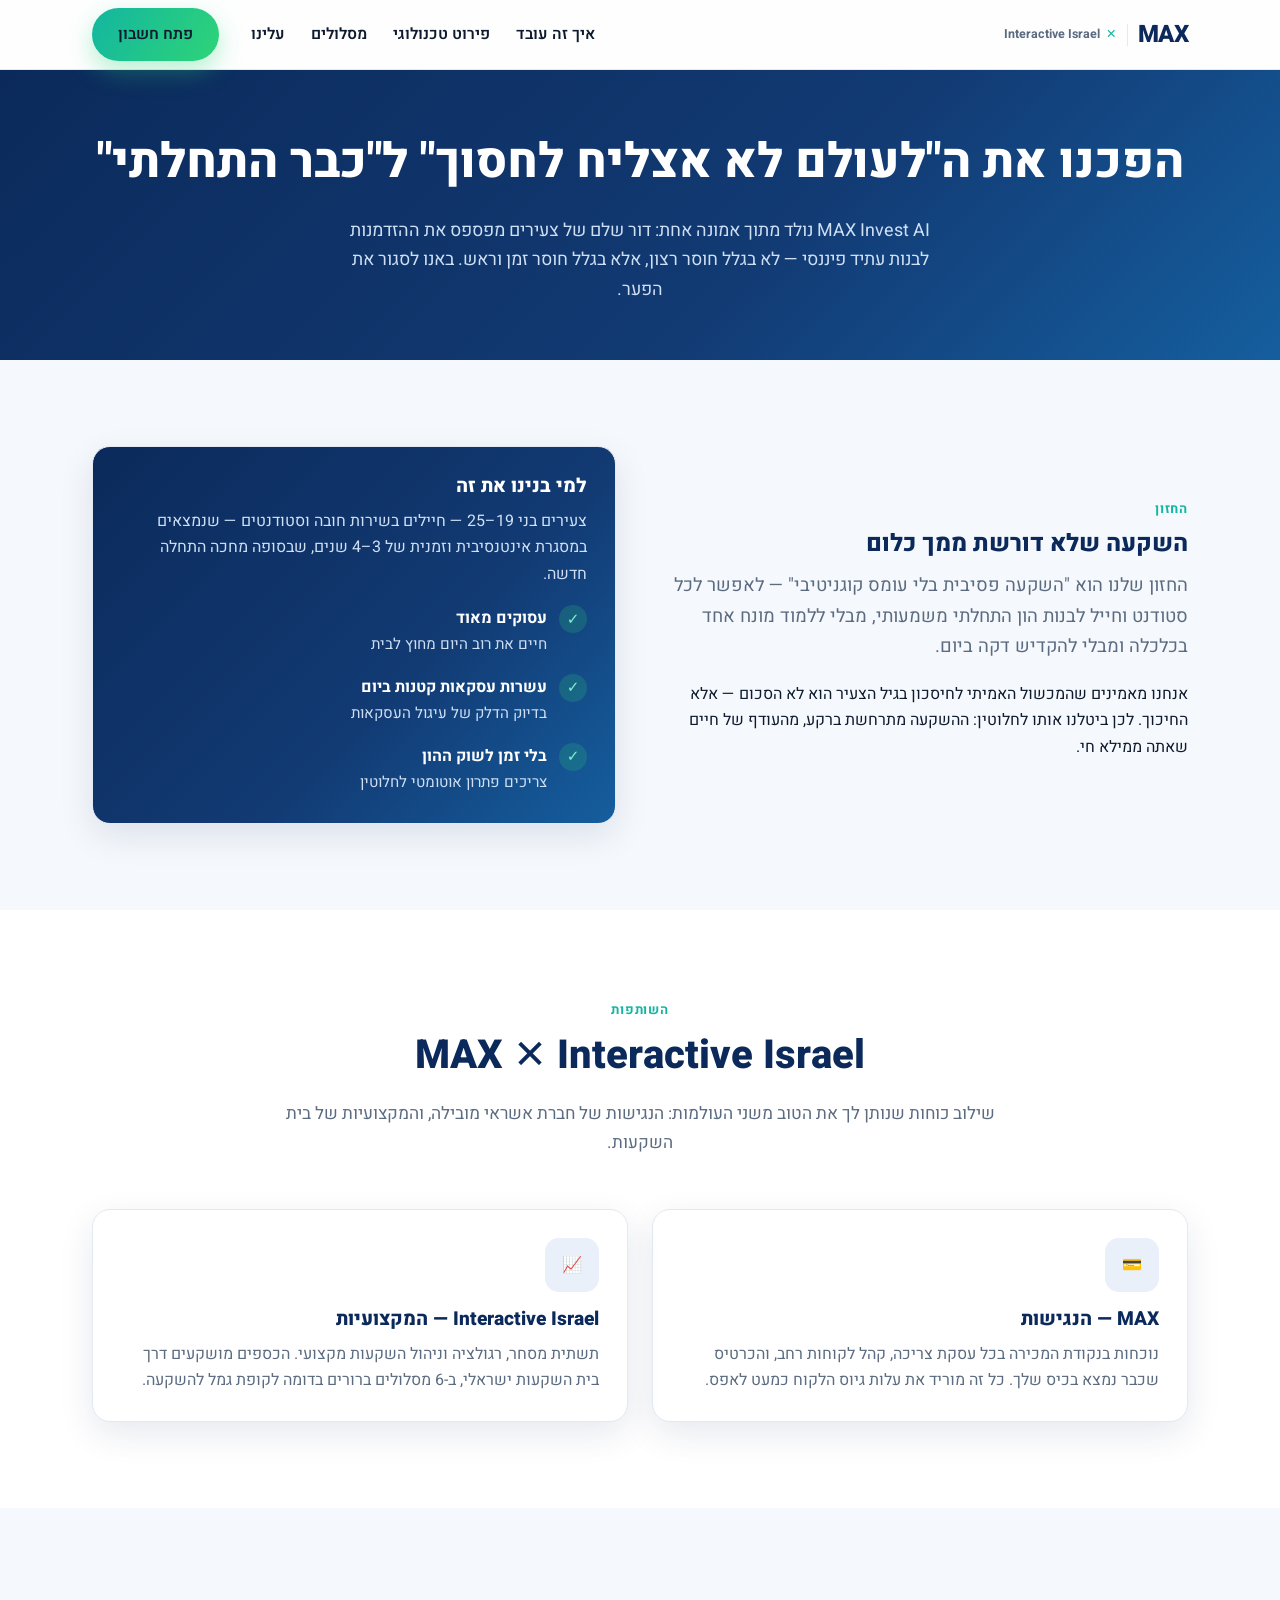
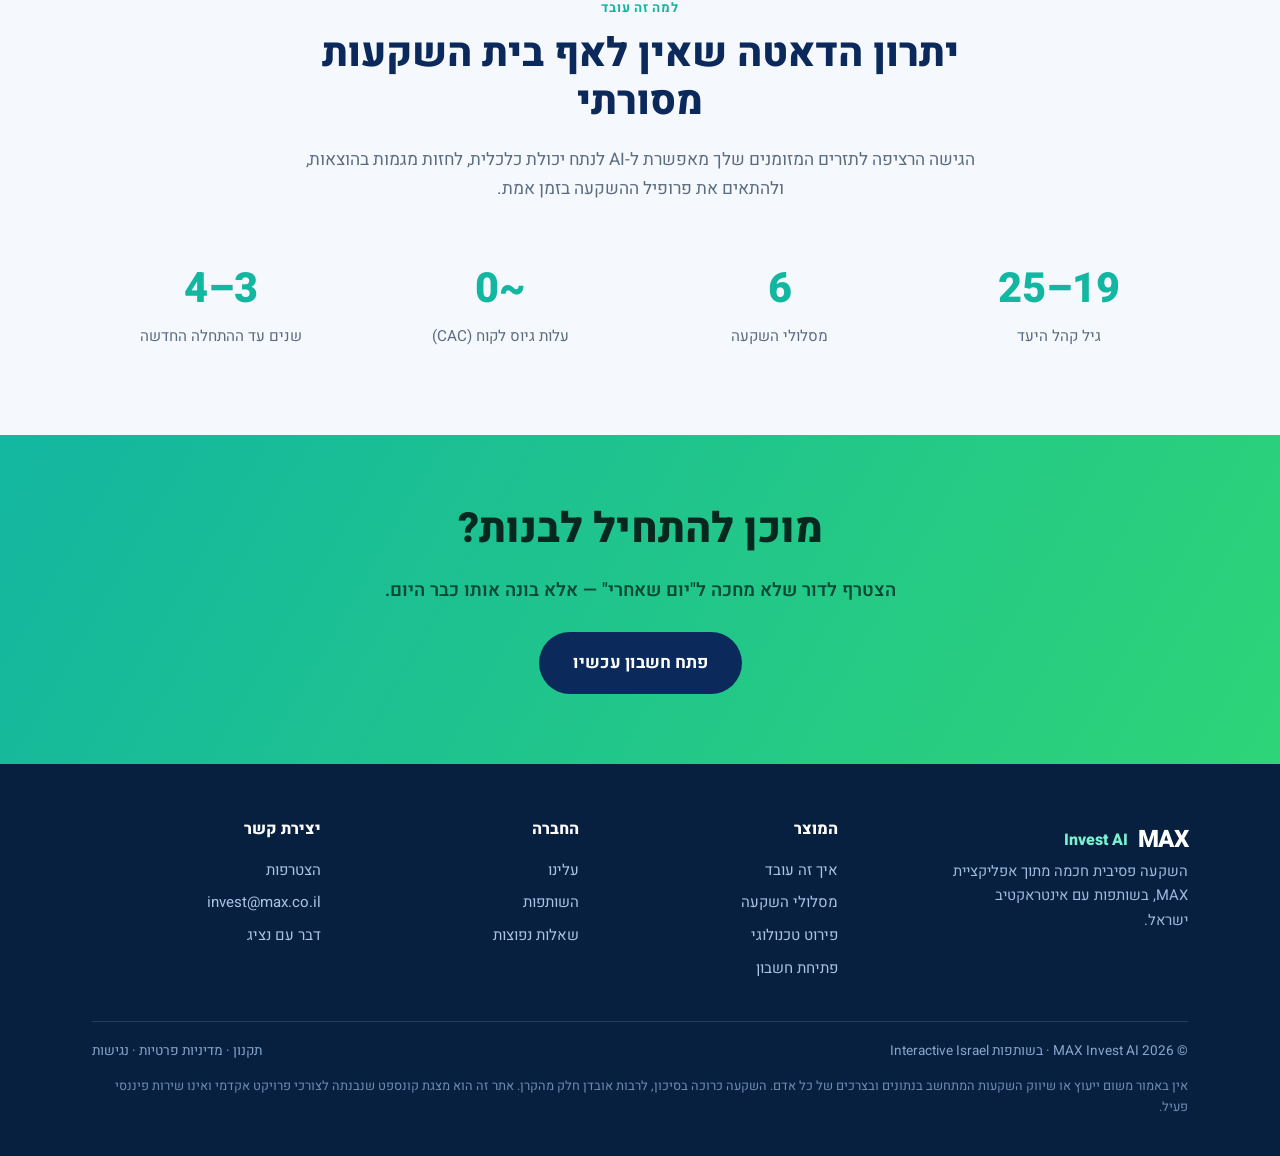
==== about.html @ 0031c536 "MAX Invest AI — Hebrew RTL marketing mini-site Co-Authored-By: Claude Opus 4.8 <noreply@anthropic.co" ====
<!DOCTYPE html>
<html lang="he" dir="rtl">
<head>
  <meta charset="UTF-8" />
  <meta name="viewport" content="width=device-width, initial-scale=1.0" />
  <title>עלינו · MAX Invest AI</title>
  <meta name="description" content="הסיפור מאחורי MAX Invest AI — שותפות בין MAX לאינטראקטיב ישראל שהופכת כל קנייה להשקעה לעתיד." />
  <link rel="preconnect" href="https://fonts.googleapis.com" />
  <link rel="preconnect" href="https://fonts.gstatic.com" crossorigin />
  <link href="https://fonts.googleapis.com/css2?family=Heebo:wght@400;500;600;700;800;900&display=swap" rel="stylesheet" />
  <link rel="stylesheet" href="css/styles.css" />
</head>
<body>

  <header class="nav" id="nav">
    <div class="container nav__inner">
      <a href="index.html" class="brand">
        <span class="brand__max">MAX</span>
        <span class="brand__divider"></span>
        <span class="brand__sub"><span class="brand__x">✕</span> Interactive Israel</span>
      </a>
      <nav class="nav__links" id="navLinks">
        <a href="index.html#how">איך זה עובד</a>
        <a href="how-it-works.html">פירוט טכנולוגי</a>
        <a href="index.html#tracks">מסלולים</a>
        <a href="about.html">עלינו</a>
        <a href="signup.html" class="btn btn--primary nav__cta">פתח חשבון</a>
      </nav>
      <button class="nav__toggle" id="navToggle" aria-label="תפריט"><span></span><span></span><span></span></button>
    </div>
  </header>

  <section class="page-hero">
    <div class="container">
      <h1>הפכנו את ה"לעולם לא אצליח לחסוך" ל"כבר התחלתי"</h1>
      <p>MAX Invest AI נולד מתוך אמונה אחת: דור שלם של צעירים מפספס את ההזדמנות לבנות עתיד פיננסי — לא בגלל חוסר רצון, אלא בגלל חוסר זמן וראש. באנו לסגור את הפער.</p>
    </div>
  </section>

  <section class="section reveal">
    <div class="container">
      <div class="grid grid--2" style="align-items:center;gap:48px;">
        <div>
          <span class="eyebrow">החזון</span>
          <h2>השקעה שלא דורשת ממך כלום</h2>
          <p class="lead">החזון שלנו הוא "השקעה פסיבית בלי עומס קוגניטיבי" — לאפשר לכל סטודנט וחייל לבנות הון התחלתי משמעותי, מבלי ללמוד מונח אחד בכלכלה ומבלי להקדיש דקה ביום.</p>
          <p>אנחנו מאמינים שהמכשול האמיתי לחיסכון בגיל הצעיר הוא לא הסכום — אלא החיכוך. לכן ביטלנו אותו לחלוטין: ההשקעה מתרחשת ברקע, מהעודף של חיים שאתה ממילא חי.</p>
        </div>
        <div class="card" style="background:var(--grad-navy);color:#fff;">
          <h3 style="color:#fff;">למי בנינו את זה</h3>
          <p style="color:#cfe0f5;">צעירים בני 19–25 — חיילים בשירות חובה וסטודנטים — שנמצאים במסגרת אינטנסיבית וזמנית של 3–4 שנים, שבסופה מחכה התחלה חדשה.</p>
          <ul class="benefits-list" style="margin-top:18px;">
            <li><span class="check" style="background:rgba(46,212,119,.2);color:#7df0cf;">✓</span><div><strong style="color:#fff;">עסוקים מאוד</strong><span style="color:#cfe0f5;">חיים את רוב היום מחוץ לבית</span></div></li>
            <li><span class="check" style="background:rgba(46,212,119,.2);color:#7df0cf;">✓</span><div><strong style="color:#fff;">עשרות עסקאות קטנות ביום</strong><span style="color:#cfe0f5;">בדיוק הדלק של עיגול העסקאות</span></div></li>
            <li><span class="check" style="background:rgba(46,212,119,.2);color:#7df0cf;">✓</span><div><strong style="color:#fff;">בלי זמן לשוק ההון</strong><span style="color:#cfe0f5;">צריכים פתרון אוטומטי לחלוטין</span></div></li>
          </ul>
        </div>
      </div>
    </div>
  </section>

  <section class="section section--tint reveal" id="partnership">
    <div class="container">
      <div class="section-head">
        <span class="eyebrow">השותפות</span>
        <h2>MAX ✕ Interactive Israel</h2>
        <p>שילוב כוחות שנותן לך את הטוב משני העולמות: הנגישות של חברת אשראי מובילה, והמקצועיות של בית השקעות.</p>
      </div>
      <div class="grid grid--2">
        <div class="card">
          <div class="card__ico">💳</div>
          <h3>MAX — הנגישות</h3>
          <p>נוכחות בנקודת המכירה בכל עסקת צריכה, קהל לקוחות רחב, והכרטיס שכבר נמצא בכיס שלך. כל זה מוריד את עלות גיוס הלקוח כמעט לאפס.</p>
        </div>
        <div class="card">
          <div class="card__ico">📈</div>
          <h3>Interactive Israel — המקצועיות</h3>
          <p>תשתית מסחר, רגולציה וניהול השקעות מקצועי. הכספים מושקעים דרך בית השקעות ישראלי, ב-6 מסלולים ברורים בדומה לקופת גמל להשקעה.</p>
        </div>
      </div>
    </div>
  </section>

  <section class="section reveal">
    <div class="container">
      <div class="section-head">
        <span class="eyebrow">למה זה עובד</span>
        <h2>יתרון הדאטה שאין לאף בית השקעות מסורתי</h2>
        <p>הגישה הרציפה לתזרים המזומנים שלך מאפשרת ל-AI לנתח יכולת כלכלית, לחזות מגמות בהוצאות, ולהתאים את פרופיל ההשקעה בזמן אמת.</p>
      </div>
      <div class="stats">
        <div class="stat"><div class="stat__num"><span data-count="19">19</span>–<span data-count="25">25</span></div><div class="stat__label">גיל קהל היעד</div></div>
        <div class="stat"><div class="stat__num"><span data-count="6">6</span></div><div class="stat__label">מסלולי השקעה</div></div>
        <div class="stat"><div class="stat__num">~<span data-count="0">0</span></div><div class="stat__label">עלות גיוס לקוח (CAC)</div></div>
        <div class="stat"><div class="stat__num"><span data-count="3">3</span>–<span data-count="4">4</span></div><div class="stat__label">שנים עד ההתחלה החדשה</div></div>
      </div>
    </div>
  </section>

  <section class="cta-band reveal">
    <div class="container">
      <h2>מוכן להתחיל לבנות?</h2>
      <p>הצטרף לדור שלא מחכה ל"יום שאחרי" — אלא בונה אותו כבר היום.</p>
      <a href="signup.html" class="btn btn--navy btn--lg">פתח חשבון עכשיו</a>
    </div>
  </section>

  <footer class="footer">
    <div class="container">
      <div class="footer__grid">
        <div class="footer__brand">
          <div class="brand"><span class="brand__max">MAX</span> <span style="color:#7df0cf;font-weight:800;">Invest AI</span></div>
          <p>השקעה פסיבית חכמה מתוך אפליקציית MAX, בשותפות עם אינטראקטיב ישראל.</p>
        </div>
        <div><h4>המוצר</h4><a href="index.html#how">איך זה עובד</a><a href="index.html#tracks">מסלולי השקעה</a><a href="how-it-works.html">פירוט טכנולוגי</a><a href="signup.html">פתיחת חשבון</a></div>
        <div><h4>החברה</h4><a href="about.html">עלינו</a><a href="about.html#partnership">השותפות</a><a href="index.html#faq">שאלות נפוצות</a></div>
        <div><h4>יצירת קשר</h4><a href="signup.html">הצטרפות</a><a href="mailto:invest@max.co.il">invest@max.co.il</a><a href="#">דבר עם נציג</a></div>
      </div>
      <div class="footer__bottom">
        <span>© 2026 MAX Invest AI · בשותפות Interactive Israel</span>
        <span>תקנון · מדיניות פרטיות · נגישות</span>
      </div>
      <p class="footer__disclaimer">אין באמור משום ייעוץ או שיווק השקעות המתחשב בנתונים ובצרכים של כל אדם. השקעה כרוכה בסיכון, לרבות אובדן חלק מהקרן. אתר זה הוא מצגת קונספט שנבנתה לצורכי פרויקט אקדמי ואינו שירות פיננסי פעיל.</p>
    </div>
  </footer>

  <script src="js/main.js"></script>
</body>
</html>
---- css/styles.css ----
/* ==========================================================================
   MAX Invest AI — Brand System & Mini-Site Styles
   RTL Hebrew · navy + teal/green · mobile-first
   ========================================================================== */

:root {
  /* Brand palette */
  --navy: #0B2A5B;
  --navy-700: #123a73;
  --navy-50: #eaf0f9;
  --teal: #13B6A0;
  --green: #2ED477;
  --grad: linear-gradient(120deg, #13B6A0 0%, #2ED477 100%);
  --grad-navy: linear-gradient(135deg, #0B2A5B 0%, #123a73 60%, #155e9e 100%);

  /* Neutrals */
  --bg: #F5F8FC;
  --surface: #ffffff;
  --ink: #0e1b2e;
  --muted: #5b6b80;
  --line: #e2e9f3;

  /* Status */
  --gain: #15a35b;
  --warn: #e8543f;

  /* Geometry */
  --radius: 18px;
  --radius-sm: 12px;
  --shadow: 0 12px 34px rgba(11, 42, 91, 0.10);
  --shadow-lg: 0 24px 60px rgba(11, 42, 91, 0.16);
  --maxw: 1140px;
  --nav-h: 70px;
}

/* ---------- Reset ---------- */
*, *::before, *::after { box-sizing: border-box; }
html { scroll-behavior: smooth; scroll-padding-top: calc(var(--nav-h) + 12px); }
body {
  margin: 0;
  font-family: "Heebo", "Assistant", "Segoe UI", system-ui, sans-serif;
  background: var(--bg);
  color: var(--ink);
  line-height: 1.65;
  -webkit-font-smoothing: antialiased;
  text-rendering: optimizeLegibility;
}
img, svg { max-width: 100%; display: block; }
a { color: inherit; text-decoration: none; }
h1, h2, h3, h4 { line-height: 1.2; margin: 0 0 .5em; color: var(--navy); font-weight: 800; }
p { margin: 0 0 1em; }
ul { margin: 0; padding: 0; list-style: none; }

/* ---------- Layout helpers ---------- */
.container { width: 100%; max-width: var(--maxw); margin-inline: auto; padding-inline: 22px; }
.section { padding: 86px 0; }
.section--tint { background: var(--surface); }
.section--navy { background: var(--grad-navy); color: #fff; }
.section--navy h2, .section--navy h3 { color: #fff; }
.eyebrow {
  display: inline-block; font-weight: 700; font-size: .82rem; letter-spacing: .06em;
  color: var(--teal); text-transform: uppercase; margin-bottom: 10px;
}
.section--navy .eyebrow { color: #7df0cf; }
.section-head { max-width: 720px; margin: 0 auto 52px; text-align: center; }
.section-head h2 { font-size: clamp(1.7rem, 3.6vw, 2.5rem); }
.section-head p { color: var(--muted); font-size: 1.08rem; }
.section--navy .section-head p { color: #cfe0f5; }
.lead { font-size: 1.15rem; color: var(--muted); }

/* ---------- Buttons ---------- */
.btn {
  display: inline-flex; align-items: center; gap: 9px; cursor: pointer;
  font-family: inherit; font-weight: 700; font-size: 1rem; border: 0;
  padding: 14px 26px; border-radius: 999px; transition: transform .15s ease, box-shadow .15s ease, background .2s;
  white-space: nowrap;
}
.btn:active { transform: translateY(1px); }
.btn--primary { background: var(--grad); color: #06281f; box-shadow: 0 10px 24px rgba(46, 212, 119, .35); }
.btn--primary:hover { box-shadow: 0 14px 30px rgba(46, 212, 119, .5); transform: translateY(-2px); }
.btn--navy { background: var(--navy); color: #fff; }
.btn--navy:hover { background: var(--navy-700); transform: translateY(-2px); }
.btn--ghost { background: transparent; color: var(--navy); border: 2px solid var(--line); }
.btn--ghost:hover { border-color: var(--teal); color: var(--teal); }
.btn--light { background: #fff; color: var(--navy); }
.btn--light:hover { transform: translateY(-2px); box-shadow: var(--shadow); }
.btn--lg { padding: 17px 34px; font-size: 1.08rem; }
.btn--block { width: 100%; justify-content: center; }

/* ---------- Navigation ---------- */
.nav {
  position: sticky; top: 0; z-index: 100; height: var(--nav-h);
  background: rgba(255, 255, 255, .85); backdrop-filter: blur(12px);
  border-bottom: 1px solid var(--line); transition: box-shadow .2s;
}
.nav.is-scrolled { box-shadow: 0 6px 20px rgba(11, 42, 91, .08); }
.nav__inner { display: flex; align-items: center; gap: 18px; height: 100%; }
.brand { display: flex; align-items: center; gap: 10px; font-weight: 800; }
.brand__max { color: var(--navy); font-size: 1.5rem; letter-spacing: -.5px; }
.brand__divider { width: 1px; height: 22px; background: var(--line); }
.brand__sub { display: flex; align-items: center; gap: 6px; font-size: .78rem; color: var(--muted); font-weight: 700; }
.brand__x { color: var(--teal); font-weight: 900; }
.nav__links { display: flex; gap: 26px; margin-inline-start: auto; align-items: center; }
.nav__links a { font-weight: 600; color: var(--ink); font-size: .98rem; transition: color .15s; }
.nav__links a:hover { color: var(--teal); }
.nav__cta { margin-inline-start: 6px; }
.nav__toggle { display: none; background: none; border: 0; cursor: pointer; padding: 8px; }
.nav__toggle span { display: block; width: 24px; height: 2.5px; background: var(--navy); border-radius: 2px; margin: 5px 0; transition: .25s; }
.nav.is-open .nav__toggle span:nth-child(1) { transform: translateY(7.5px) rotate(45deg); }
.nav.is-open .nav__toggle span:nth-child(2) { opacity: 0; }
.nav.is-open .nav__toggle span:nth-child(3) { transform: translateY(-7.5px) rotate(-45deg); }

/* ---------- Hero ---------- */
.hero { background: var(--grad-navy); color: #fff; padding: 76px 0 90px; overflow: hidden; position: relative; }
.hero::after {
  content: ""; position: absolute; inset-block: -40% 0; inset-inline-start: -10%;
  width: 60%; background: radial-gradient(circle, rgba(46,212,119,.22), transparent 60%); pointer-events: none;
}
.hero__grid { display: grid; grid-template-columns: 1.05fr .95fr; gap: 48px; align-items: center; position: relative; z-index: 1; }
.hero__badge {
  display: inline-flex; align-items: center; gap: 8px; background: rgba(255,255,255,.12);
  border: 1px solid rgba(255,255,255,.22); padding: 7px 15px; border-radius: 999px;
  font-size: .85rem; font-weight: 600; margin-bottom: 20px;
}
.hero__badge .dot { width: 8px; height: 8px; border-radius: 50%; background: var(--green); box-shadow: 0 0 0 4px rgba(46,212,119,.25); }
.hero h1 { color: #fff; font-size: clamp(2.2rem, 5.2vw, 3.7rem); margin-bottom: 18px; }
.hero h1 .accent { background: var(--grad); -webkit-background-clip: text; background-clip: text; color: transparent; }
.hero__sub { font-size: 1.2rem; color: #d3e2f6; max-width: 30ch; margin-bottom: 30px; }
.hero__cta { display: flex; gap: 14px; flex-wrap: wrap; }
.hero__trust { display: flex; gap: 22px; margin-top: 30px; flex-wrap: wrap; }
.hero__trust span { font-size: .9rem; color: #bdd1ec; display: flex; align-items: center; gap: 7px; }
.hero__trust svg { width: 18px; height: 18px; flex: none; }

/* Hero visual card */
.hero__visual { position: relative; }
.glass-card {
  background: rgba(255,255,255,.97); border-radius: 24px; padding: 26px; color: var(--ink);
  box-shadow: var(--shadow-lg); position: relative;
}
.glass-card__label { font-size: .9rem; color: var(--muted); font-weight: 600; }
.glass-card__balance { font-size: 2.6rem; font-weight: 800; color: var(--navy); margin: 2px 0 8px; }
.glass-card__balance small { font-size: 1.3rem; }
.chart { width: 100%; height: 130px; }
.hero__chip {
  position: absolute; background: #fff; border-radius: 14px; padding: 10px 14px; box-shadow: var(--shadow);
  display: flex; align-items: center; gap: 10px; font-weight: 700; font-size: .92rem;
}
.hero__chip .plus { color: var(--gain); }
.hero__chip--1 { top: -18px; inset-inline-start: -14px; }
.hero__chip--2 { bottom: -16px; inset-inline-end: -10px; }
.hero__chip .ico { width: 30px; height: 30px; border-radius: 8px; background: var(--navy-50); display: grid; place-items: center; }

/* ---------- Generic card grid ---------- */
.grid { display: grid; gap: 24px; }
.grid--2 { grid-template-columns: repeat(2, 1fr); }
.grid--3 { grid-template-columns: repeat(3, 1fr); }
.grid--4 { grid-template-columns: repeat(4, 1fr); }
.card {
  background: var(--surface); border: 1px solid var(--line); border-radius: var(--radius);
  padding: 28px; box-shadow: var(--shadow); transition: transform .18s, box-shadow .18s;
}
.card:hover { transform: translateY(-4px); box-shadow: var(--shadow-lg); }
.card h3 { font-size: 1.2rem; }
.card p { color: var(--muted); margin: 0; }
.card__ico {
  width: 54px; height: 54px; border-radius: 14px; display: grid; place-items: center;
  background: var(--navy-50); margin-bottom: 16px;
}
.card__ico svg { width: 28px; height: 28px; }

/* ---------- Pain section ---------- */
.pain { background: var(--surface); }
.pain__list { display: grid; gap: 16px; }
.pain__item {
  display: flex; gap: 14px; align-items: flex-start; background: var(--bg);
  border: 1px solid var(--line); border-radius: var(--radius-sm); padding: 18px 20px;
}
.pain__item .x {
  flex: none; width: 28px; height: 28px; border-radius: 50%; background: #fde7e3; color: var(--warn);
  display: grid; place-items: center; font-weight: 800;
}
.pain__item strong { display: block; color: var(--navy); }
.pain__item span { color: var(--muted); font-size: .96rem; }

/* ---------- Steps (how it works) ---------- */
.steps { counter-reset: step; display: grid; gap: 22px; grid-template-columns: repeat(4, 1fr); }
.step { position: relative; background: var(--surface); border: 1px solid var(--line); border-radius: var(--radius); padding: 30px 24px 26px; box-shadow: var(--shadow); }
.step__num {
  counter-increment: step; width: 44px; height: 44px; border-radius: 12px; background: var(--grad);
  color: #06281f; font-weight: 800; display: grid; place-items: center; font-size: 1.2rem; margin-bottom: 16px;
}
.step__num::before { content: counter(step); }
.step h3 { font-size: 1.12rem; }
.step p { color: var(--muted); margin: 0; font-size: .96rem; }

/* ---------- Tracks ---------- */
.tracks { display: grid; gap: 20px; grid-template-columns: repeat(3, 1fr); }
.track {
  background: var(--surface); border: 1px solid var(--line); border-radius: var(--radius); padding: 24px;
  box-shadow: var(--shadow); transition: transform .18s, border-color .18s; cursor: default;
}
.track:hover { transform: translateY(-4px); border-color: var(--teal); }
.track.is-featured { border: 2px solid var(--teal); position: relative; }
.track__tag {
  position: absolute; top: -12px; inset-inline-start: 24px; background: var(--grad); color: #06281f;
  font-size: .74rem; font-weight: 800; padding: 4px 12px; border-radius: 999px;
}
.track__head { display: flex; align-items: center; gap: 12px; margin-bottom: 14px; }
.track__ico { width: 46px; height: 46px; border-radius: 12px; background: var(--navy-50); display: grid; place-items: center; }
.track__ico svg { width: 26px; height: 26px; }
.track h3 { margin: 0; font-size: 1.15rem; }
.track__sub { font-size: .85rem; color: var(--muted); }
.track p { color: var(--muted); font-size: .95rem; }
.risk { display: flex; gap: 5px; margin-top: 14px; align-items: center; }
.risk__dots { display: flex; gap: 4px; }
.risk__dot { width: 9px; height: 9px; border-radius: 50%; background: var(--line); }
.risk__dot.on { background: var(--teal); }
.risk__label { font-size: .82rem; color: var(--muted); font-weight: 600; }

/* ---------- Milestone ---------- */
.milestone__card {
  background: var(--surface); border-radius: var(--radius); box-shadow: var(--shadow-lg); padding: 36px;
  max-width: 760px; margin: 0 auto; border: 1px solid var(--line);
}
.milestone__top { display: flex; justify-content: space-between; align-items: baseline; flex-wrap: wrap; gap: 8px; }
.milestone__goal { font-size: 1.05rem; color: var(--muted); font-weight: 600; }
.milestone__target { font-size: 1.6rem; font-weight: 800; color: var(--navy); }
.progress { height: 16px; border-radius: 999px; background: var(--navy-50); overflow: hidden; margin: 16px 0 10px; }
.progress__bar { height: 100%; width: 0; background: var(--grad); border-radius: 999px; transition: width 1.4s cubic-bezier(.2,.8,.2,1); }
.milestone__meta { display: flex; justify-content: space-between; font-size: .9rem; color: var(--muted); }
.milestone__chips { display: flex; gap: 12px; flex-wrap: wrap; margin-top: 24px; justify-content: center; }
.chip-goal { background: var(--bg); border: 1px solid var(--line); border-radius: 999px; padding: 9px 16px; font-weight: 600; font-size: .92rem; display: flex; gap: 8px; align-items: center; }

/* ---------- Round-up demo ---------- */
.roundup { display: grid; grid-template-columns: 1fr 1fr; gap: 40px; align-items: center; }
.roundup__demo {
  background: var(--surface); border-radius: var(--radius); box-shadow: var(--shadow-lg); padding: 32px; border: 1px solid var(--line);
}
.roundup__row { display: flex; align-items: center; justify-content: space-between; gap: 16px; }
.coin-cup { width: 70px; height: 70px; border-radius: 16px; background: var(--navy-50); display: grid; place-items: center; }
.coin-cup svg { width: 40px; height: 40px; }
.roundup__price { text-align: center; }
.roundup__price .from { color: var(--muted); text-decoration: line-through; font-size: 1rem; }
.roundup__price .to { font-size: 2rem; font-weight: 800; color: var(--navy); }
.roundup__arrow { color: var(--teal); }
.roundup__arrow svg { width: 46px; height: 46px; }
.roundup__invest {
  margin-top: 22px; background: var(--bg); border-radius: var(--radius-sm); padding: 16px 18px;
  display: flex; align-items: center; justify-content: space-between;
}
.roundup__invest .label { color: var(--muted); font-weight: 600; }
.roundup__invest .amount { font-size: 1.5rem; font-weight: 800; color: var(--gain); }
.roundup__slider-wrap { margin-top: 20px; }
.roundup__slider-wrap label { display: flex; justify-content: space-between; font-weight: 600; color: var(--navy); margin-bottom: 8px; }
input[type="range"] {
  -webkit-appearance: none; appearance: none; width: 100%; height: 8px; border-radius: 999px;
  background: var(--navy-50); outline: none;
}
input[type="range"]::-webkit-slider-thumb {
  -webkit-appearance: none; appearance: none; width: 26px; height: 26px; border-radius: 50%;
  background: #fff; border: 4px solid var(--teal); cursor: pointer; box-shadow: var(--shadow);
}
input[type="range"]::-moz-range-thumb { width: 26px; height: 26px; border-radius: 50%; background: #fff; border: 4px solid var(--teal); cursor: pointer; }

/* ---------- Fee meter ---------- */
.feemeter { text-align: center; }
.gauge { max-width: 320px; margin: 0 auto; }
.gauge__value { font-size: 2.4rem; font-weight: 800; color: var(--green); }
.gauge__note { color: #cfe0f5; font-size: .95rem; }
.feemeter input[type="range"] { max-width: 360px; margin: 18px auto 6px; display: block; background: rgba(255,255,255,.25); }
.feemeter .scale { max-width: 360px; margin: 0 auto; display: flex; justify-content: space-between; font-size: .85rem; color: #bdd1ec; }

/* ---------- AI features ---------- */
.ai-note {
  display: flex; gap: 14px; align-items: flex-start; background: rgba(255,255,255,.08);
  border: 1px solid rgba(255,255,255,.18); border-radius: var(--radius-sm); padding: 18px 20px; color: #eaf2ff;
}
.ai-note .bell { flex: none; width: 38px; height: 38px; border-radius: 10px; background: rgba(46,212,119,.2); display: grid; place-items: center; }
.ai-note strong { color: #fff; }

/* ---------- Social proof / stats ---------- */
.stats { display: grid; grid-template-columns: repeat(4, 1fr); gap: 22px; }
.stat { text-align: center; }
.stat__num { font-size: clamp(1.8rem, 4vw, 2.6rem); font-weight: 800; color: var(--teal); }
.stat__label { color: var(--muted); font-size: .95rem; }
.section--navy .stat__label { color: #cfe0f5; }
.logos { display: flex; align-items: center; justify-content: center; gap: 18px; margin-top: 30px; flex-wrap: wrap; }
.logos__item { font-weight: 800; color: var(--navy); opacity: .8; font-size: 1.1rem; }

/* ---------- Personas ---------- */
.persona { display: flex; gap: 18px; }
.persona__avatar {
  flex: none; width: 64px; height: 64px; border-radius: 50%; background: var(--grad-navy); color: #fff;
  display: grid; place-items: center; font-weight: 800; font-size: 1.4rem;
}
.persona__name { font-weight: 800; color: var(--navy); }
.persona__role { color: var(--muted); font-size: .9rem; margin-bottom: 8px; }
.persona__quote { color: var(--ink); font-size: 1.02rem; font-style: italic; }
.persona__quote::before { content: "\201D"; color: var(--teal); font-weight: 800; }

/* ---------- FAQ ---------- */
.faq { max-width: 800px; margin: 0 auto; }
.faq__item { border-bottom: 1px solid var(--line); }
.faq__q {
  width: 100%; text-align: start; background: none; border: 0; cursor: pointer; font-family: inherit;
  font-weight: 700; font-size: 1.08rem; color: var(--navy); padding: 20px 0; display: flex;
  justify-content: space-between; align-items: center; gap: 16px;
}
.faq__q .pm { flex: none; width: 28px; height: 28px; border-radius: 8px; background: var(--navy-50); color: var(--teal); display: grid; place-items: center; font-size: 1.3rem; transition: transform .2s; }
.faq__item.is-open .faq__q .pm { transform: rotate(45deg); }
.faq__a { max-height: 0; overflow: hidden; transition: max-height .3s ease; color: var(--muted); }
.faq__a p { padding-bottom: 20px; margin: 0; }

/* ---------- CTA band ---------- */
.cta-band { background: var(--grad); color: #06281f; text-align: center; padding: 70px 0; }
.cta-band h2 { color: #06281f; font-size: clamp(1.8rem, 4vw, 2.6rem); }
.cta-band p { color: #094a36; font-size: 1.15rem; max-width: 540px; margin: 0 auto 26px; font-weight: 600; }

/* ---------- Footer ---------- */
.footer { background: #08203f; color: #cfe0f5; padding: 56px 0 26px; }
.footer__grid { display: grid; grid-template-columns: 1.4fr 1fr 1fr 1fr; gap: 30px; }
.footer__grid h4 { color: #fff; font-size: 1rem; margin-bottom: 14px; }
.footer a { display: block; color: #aac3e6; padding: 4px 0; font-size: .94rem; }
.footer a:hover { color: var(--green); }
.footer__brand .brand__max { color: #fff; }
.footer__brand p { font-size: .92rem; color: #9fbbe0; max-width: 30ch; }
.footer__bottom { border-top: 1px solid rgba(255,255,255,.12); margin-top: 36px; padding-top: 18px; display: flex; justify-content: space-between; flex-wrap: wrap; gap: 10px; font-size: .85rem; color: #88a6cc; }
.footer__disclaimer { font-size: .8rem; color: #6f8cb3; margin-top: 14px; line-height: 1.6; }

/* ---------- Page hero (inner pages) ---------- */
.page-hero { background: var(--grad-navy); color: #fff; padding: 64px 0 56px; text-align: center; }
.page-hero h1 { color: #fff; font-size: clamp(2rem, 4.5vw, 3rem); }
.page-hero p { color: #cfe0f5; max-width: 600px; margin: 0 auto; font-size: 1.12rem; }

/* ---------- Sign-up form ---------- */
.signup-grid { display: grid; grid-template-columns: 1fr 1fr; gap: 40px; align-items: start; }
.form-card { background: var(--surface); border: 1px solid var(--line); border-radius: var(--radius); box-shadow: var(--shadow-lg); padding: 34px; }
.form-field { margin-bottom: 18px; }
.form-field label { display: block; font-weight: 600; color: var(--navy); margin-bottom: 6px; }
.form-field input, .form-field select {
  width: 100%; padding: 13px 15px; border: 1.5px solid var(--line); border-radius: var(--radius-sm);
  font-family: inherit; font-size: 1rem; background: #fff; transition: border-color .15s;
}
.form-field input:focus, .form-field select:focus { outline: none; border-color: var(--teal); }
.form-field.has-error input, .form-field.has-error select { border-color: var(--warn); }
.form-error { color: var(--warn); font-size: .85rem; margin-top: 5px; display: none; }
.form-field.has-error .form-error { display: block; }
.form-success {
  background: #e8f9ef; border: 1px solid #b6eccb; color: #0e6b3b; border-radius: var(--radius-sm);
  padding: 18px; margin-top: 16px; font-weight: 600; display: none;
}
.form-success.show { display: block; }
.benefits-list { display: grid; gap: 16px; }
.benefits-list li { display: flex; gap: 12px; align-items: flex-start; }
.benefits-list .check { flex: none; width: 28px; height: 28px; border-radius: 50%; background: #e8f9ef; color: var(--gain); display: grid; place-items: center; font-weight: 800; }
.benefits-list strong { color: var(--navy); display: block; }
.benefits-list span { color: var(--muted); font-size: .95rem; }

/* ---------- Reveal on scroll ---------- */
.reveal { opacity: 0; transform: translateY(24px); transition: opacity .6s ease, transform .6s ease; }
.reveal.in { opacity: 1; transform: none; }

/* ---------- Responsive ---------- */
@media (max-width: 960px) {
  .hero__grid { grid-template-columns: 1fr; gap: 56px; }
  .hero__sub { max-width: none; }
  .grid--4, .stats, .steps { grid-template-columns: repeat(2, 1fr); }
  .grid--3, .tracks { grid-template-columns: repeat(2, 1fr); }
  .footer__grid { grid-template-columns: 1fr 1fr; }
  .roundup, .signup-grid { grid-template-columns: 1fr; }
}
@media (max-width: 640px) {
  .section { padding: 60px 0; }
  .nav__links {
    position: fixed; inset: var(--nav-h) 0 auto 0; flex-direction: column; gap: 0;
    background: #fff; border-bottom: 1px solid var(--line); padding: 10px 22px 20px;
    transform: translateY(-130%); transition: transform .28s ease; box-shadow: var(--shadow); align-items: stretch;
  }
  .nav.is-open .nav__links { transform: translateY(0); }
  .nav__links a { padding: 12px 0; border-bottom: 1px solid var(--line); }
  .nav__cta { margin: 12px 0 0; }
  .nav__toggle { display: block; margin-inline-start: auto; }
  .grid--2, .grid--3, .grid--4, .stats, .steps, .tracks, .footer__grid { grid-template-columns: 1fr; }
  .hero__chip--1, .hero__chip--2 { position: static; display: inline-flex; margin-top: 10px; }
}
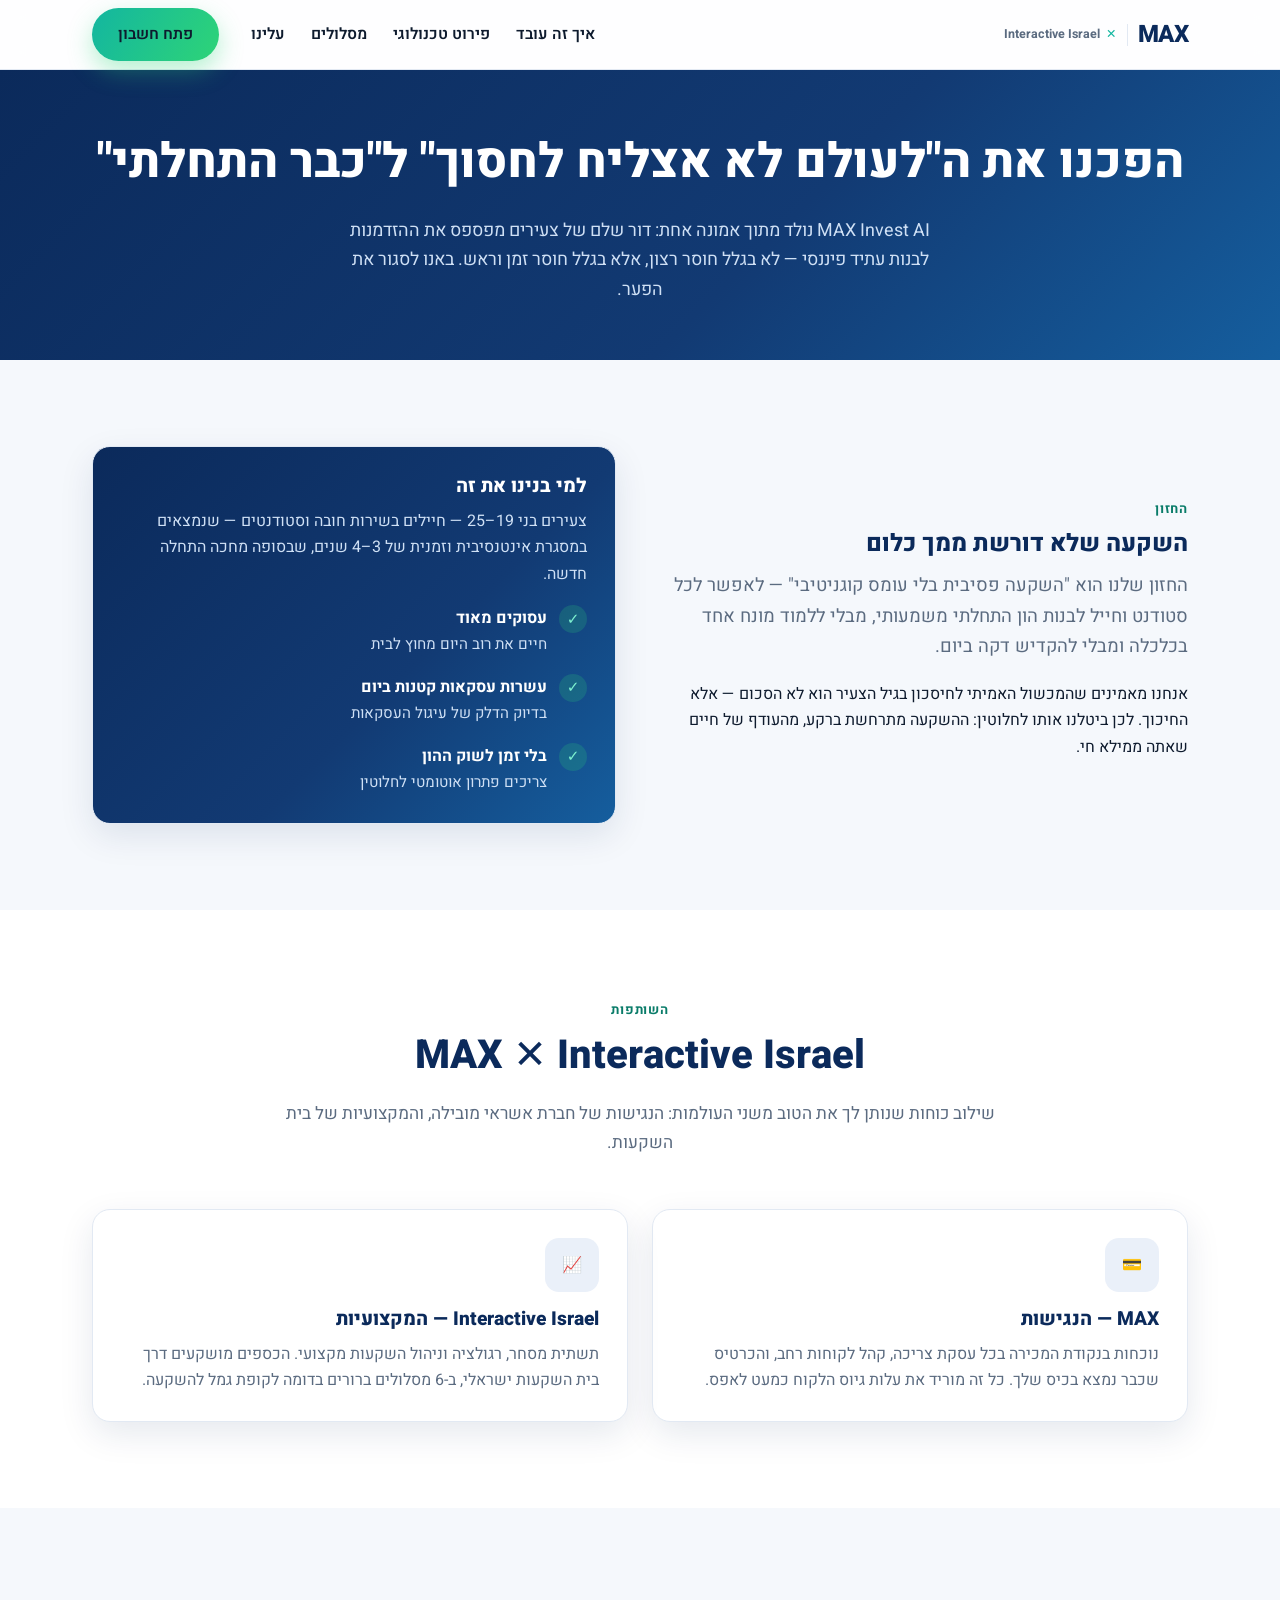
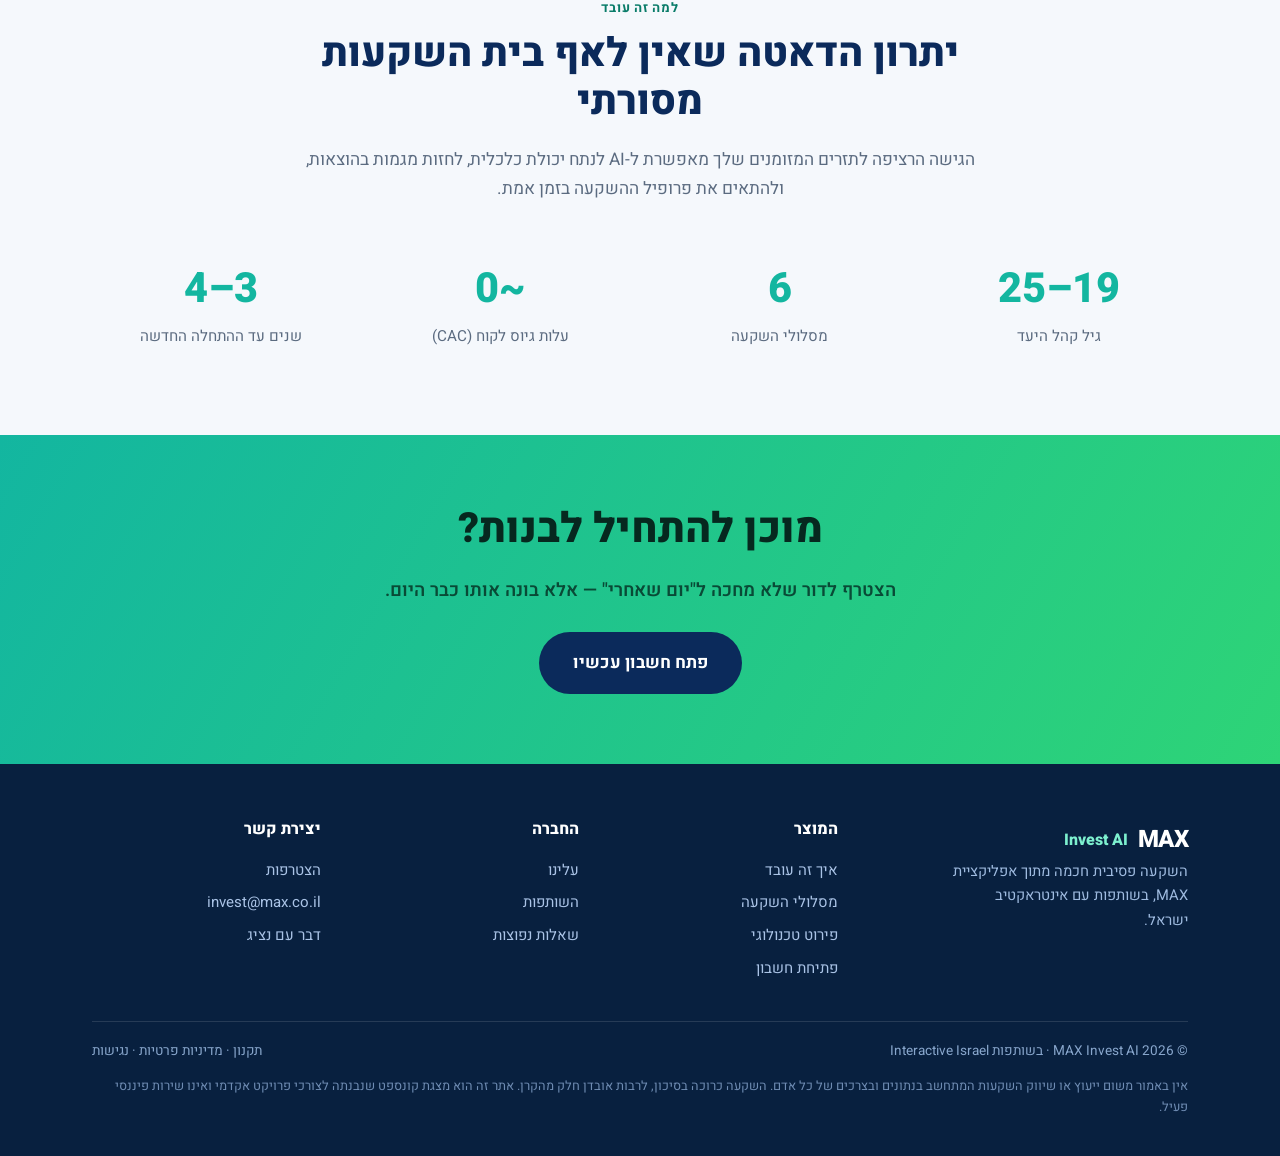
==== commit ed0483dd: "Fix audit findings: dead footer link, eyebrow contrast (AA), focus styles, reduced-motion, favicon C" ====
--- a/about.html
+++ b/about.html
@@ -8,6 +8,7 @@
   <link rel="preconnect" href="https://fonts.googleapis.com" />
   <link rel="preconnect" href="https://fonts.gstatic.com" crossorigin />
   <link href="https://fonts.googleapis.com/css2?family=Heebo:wght@400;500;600;700;800;900&display=swap" rel="stylesheet" />
+  <link rel="icon" type="image/svg+xml" href="favicon.svg" />
   <link rel="stylesheet" href="css/styles.css" />
 </head>
 <body>
@@ -114,7 +115,7 @@
         </div>
         <div><h4>המוצר</h4><a href="index.html#how">איך זה עובד</a><a href="index.html#tracks">מסלולי השקעה</a><a href="how-it-works.html">פירוט טכנולוגי</a><a href="signup.html">פתיחת חשבון</a></div>
         <div><h4>החברה</h4><a href="about.html">עלינו</a><a href="about.html#partnership">השותפות</a><a href="index.html#faq">שאלות נפוצות</a></div>
-        <div><h4>יצירת קשר</h4><a href="signup.html">הצטרפות</a><a href="mailto:invest@max.co.il">invest@max.co.il</a><a href="#">דבר עם נציג</a></div>
+        <div><h4>יצירת קשר</h4><a href="signup.html">הצטרפות</a><a href="mailto:invest@max.co.il">invest@max.co.il</a><a href="signup.html">דבר עם נציג</a></div>
       </div>
       <div class="footer__bottom">
         <span>© 2026 MAX Invest AI · בשותפות Interactive Israel</span>
--- a/css/styles.css
+++ b/css/styles.css
@@ -59,7 +59,7 @@
 .section--navy h2, .section--navy h3 { color: #fff; }
 .eyebrow {
   display: inline-block; font-weight: 700; font-size: .82rem; letter-spacing: .06em;
-  color: var(--teal); text-transform: uppercase; margin-bottom: 10px;
+  color: #0a7c69; text-transform: uppercase; margin-bottom: 10px;
 }
 .section--navy .eyebrow { color: #7df0cf; }
 .section-head { max-width: 720px; margin: 0 auto 52px; text-align: center; }
@@ -360,6 +360,19 @@
 .reveal { opacity: 0; transform: translateY(24px); transition: opacity .6s ease, transform .6s ease; }
 .reveal.in { opacity: 1; transform: none; }
 
+/* ---------- Keyboard focus visibility ---------- */
+a:focus-visible, .btn:focus-visible, button:focus-visible,
+input:focus-visible, select:focus-visible, .faq__q:focus-visible {
+  outline: 3px solid var(--teal); outline-offset: 2px; border-radius: 6px;
+}
+
+/* ---------- Respect reduced motion ---------- */
+@media (prefers-reduced-motion: reduce) {
+  * { animation-duration: .001ms !important; animation-iteration-count: 1 !important;
+      transition-duration: .001ms !important; scroll-behavior: auto !important; }
+  .reveal { opacity: 1 !important; transform: none !important; }
+}
+
 /* ---------- Responsive ---------- */
 @media (max-width: 960px) {
   .hero__grid { grid-template-columns: 1fr; gap: 56px; }
